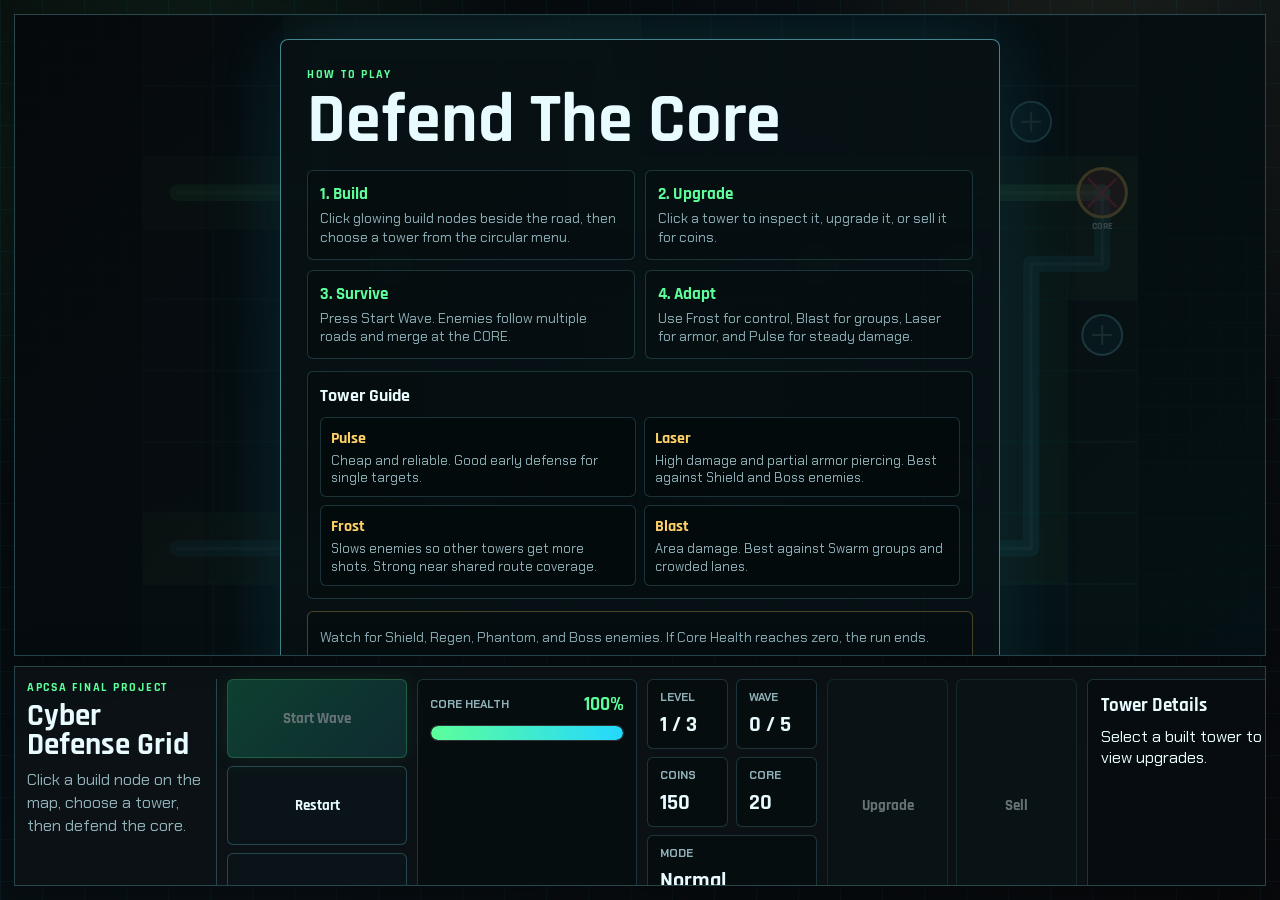
==== cyber-defense-grid-standalone.html @ af95bdce "Add files via upload" ====
<!DOCTYPE html>
<html lang="en">
<head>
  <meta charset="UTF-8">
  <meta name="viewport" content="width=device-width, initial-scale=1.0">
  <title>Cyber Defense Grid</title>
  <link rel="icon" href="data:image/svg+xml,%3Csvg xmlns='http://www.w3.org/2000/svg' viewBox='0 0 64 64'%3E%3Crect width='64' height='64' rx='10' fill='%2306080b'/%3E%3Cpath d='M12 32h40M32 12v40' stroke='%2324d8ff' stroke-width='6'/%3E%3Ccircle cx='32' cy='32' r='10' fill='%235cff9a'/%3E%3C/svg%3E">
  <link rel="preconnect" href="https://fonts.googleapis.com">
  <link rel="preconnect" href="https://fonts.gstatic.com" crossorigin>
  <link href="https://fonts.googleapis.com/css2?family=Chakra+Petch:wght@400;500;600;700&family=Rajdhani:wght@500;600;700&display=swap" rel="stylesheet">
  <style>
:root {
  --bg: #06080b;
  --panel: rgba(12, 18, 22, 0.84);
  --panel-strong: rgba(17, 28, 34, 0.96);
  --line: rgba(126, 238, 255, 0.24);
  --line-strong: rgba(126, 238, 255, 0.52);
  --text: #e8fbff;
  --muted: #8fb0b7;
  --cyan: #24d8ff;
  --green: #5cff9a;
  --yellow: #ffd166;
  --red: #ff4f68;
  --violet: #a98cff;
  --tile: #101a1d;
  --path: #223327;
  --shadow: 0 18px 50px rgba(0, 0, 0, 0.42);
}

* {
  box-sizing: border-box;
}

html,
body {
  min-height: 100%;
}

body {
  margin: 0;
  overflow: hidden;
  color: var(--text);
  font-family: "Chakra Petch", "Segoe UI", sans-serif;
  background:
    linear-gradient(90deg, rgba(36, 216, 255, 0.05) 1px, transparent 1px),
    linear-gradient(0deg, rgba(36, 216, 255, 0.045) 1px, transparent 1px),
    radial-gradient(circle at 14% 18%, rgba(92, 255, 154, 0.13), transparent 28%),
    radial-gradient(circle at 86% 12%, rgba(255, 209, 102, 0.10), transparent 24%),
    linear-gradient(140deg, #050608, #081116 50%, #090a0d);
  background-size: 42px 42px, 42px 42px, auto, auto, auto;
}

button {
  border: 1px solid var(--line);
  border-radius: 6px;
  color: var(--text);
  background: rgba(11, 22, 26, 0.9);
  font: 700 0.95rem "Rajdhani", sans-serif;
  letter-spacing: 0;
  min-height: 42px;
  padding: 0 14px;
  cursor: pointer;
  transition: transform 140ms ease, border-color 140ms ease, background 140ms ease, opacity 140ms ease;
}

button:hover:not(:disabled) {
  transform: translateY(-1px);
  border-color: var(--cyan);
  background: rgba(23, 46, 52, 0.95);
}

button:disabled {
  cursor: not-allowed;
  opacity: 0.42;
}

.primary {
  border-color: rgba(92, 255, 154, 0.65);
  background: linear-gradient(135deg, rgba(19, 136, 94, 0.95), rgba(24, 83, 90, 0.95));
  box-shadow: 0 0 24px rgba(92, 255, 154, 0.18);
}

.shell {
  display: grid;
  grid-template-rows: minmax(0, 1fr) auto;
  gap: 10px;
  width: min(1500px, calc(100vw - 28px));
  height: calc(100vh - 28px);
  margin: 14px auto;
}

.command-panel,
.game-panel {
  border: 1px solid var(--line);
  background: var(--panel);
  box-shadow: var(--shadow);
  backdrop-filter: blur(12px);
}

.command-panel {
  display: grid;
  grid-template-columns: minmax(190px, 1.1fr) minmax(180px, 0.85fr) minmax(220px, 1fr) minmax(170px, 0.75fr) minmax(250px, 1.15fr) minmax(210px, 0.95fr);
  align-items: stretch;
  gap: 10px;
  max-height: 220px;
  padding: 12px;
  overflow: auto;
}

.brand-block {
  border-bottom: 0;
  border-right: 1px solid var(--line);
  padding-right: 12px;
}

.eyebrow {
  margin: 0 0 7px;
  color: var(--green);
  font-family: "Rajdhani", sans-serif;
  font-size: 0.78rem;
  font-weight: 700;
  letter-spacing: 0.14em;
  text-transform: uppercase;
}

h1,
h2,
p {
  margin-top: 0;
}

h1 {
  margin-bottom: 8px;
  font-family: "Rajdhani", sans-serif;
  font-size: clamp(1.65rem, 2.4vw, 2.35rem);
  line-height: 0.94;
  letter-spacing: 0;
}

.brief,
.intel p {
  margin-bottom: 0;
  color: var(--muted);
  line-height: 1.45;
}

.status-grid {
  display: grid;
  grid-template-columns: repeat(2, minmax(0, 1fr));
  gap: 8px;
}

.stat {
  min-height: 58px;
  border: 1px solid rgba(126, 238, 255, 0.18);
  border-radius: 6px;
  padding: 10px 12px;
  background: rgba(3, 10, 13, 0.46);
}

.stat.wide {
  grid-column: 1 / -1;
}

.stat span,
.core-meter-top span {
  display: block;
  color: var(--muted);
  font-size: 0.72rem;
  font-weight: 700;
  text-transform: uppercase;
}

.stat strong {
  display: block;
  margin-top: 6px;
  font-family: "Rajdhani", sans-serif;
  font-size: 1.35rem;
}

.launch-row {
  display: grid;
  grid-template-columns: 1fr;
  gap: 8px;
}

.core-meter {
  border: 1px solid rgba(126, 238, 255, 0.18);
  border-radius: 6px;
  padding: 12px;
  background: rgba(3, 10, 13, 0.52);
}

.core-meter-top {
  display: flex;
  align-items: center;
  justify-content: space-between;
  gap: 12px;
  margin-bottom: 8px;
}

.core-meter-top strong {
  color: var(--green);
  font-family: "Rajdhani", sans-serif;
  font-size: 1.18rem;
}

.core-bar {
  height: 16px;
  overflow: hidden;
  border: 1px solid rgba(232, 251, 255, 0.18);
  border-radius: 999px;
  background: rgba(0, 0, 0, 0.35);
}

.core-bar span {
  display: block;
  width: 100%;
  height: 100%;
  border-radius: inherit;
  background: linear-gradient(90deg, var(--green), var(--cyan));
  box-shadow: 0 0 18px rgba(92, 255, 154, 0.28);
  transition: width 180ms ease, background 180ms ease;
}

.actions {
  display: grid;
  grid-template-columns: repeat(2, minmax(0, 1fr));
  gap: 8px;
}

.intel {
  border: 1px solid rgba(126, 238, 255, 0.18);
  border-radius: 6px;
  padding: 13px;
  background: rgba(4, 12, 15, 0.58);
}

.tower-details {
  border: 1px solid rgba(126, 238, 255, 0.18);
  border-radius: 6px;
  padding: 13px;
  background: rgba(4, 12, 15, 0.58);
}

.intel h2,
.tower-details h2 {
  margin-bottom: 8px;
  font-family: "Rajdhani", sans-serif;
  font-size: 1.2rem;
}

.tower-detail-grid {
  display: grid;
  grid-template-columns: repeat(2, minmax(0, 1fr));
  gap: 7px;
}

.detail-pill {
  min-height: 48px;
  border: 1px solid rgba(126, 238, 255, 0.14);
  border-radius: 6px;
  padding: 7px 9px;
  background: rgba(0, 0, 0, 0.22);
}

.detail-pill span {
  display: block;
  color: var(--muted);
  font-size: 0.68rem;
  font-weight: 700;
  text-transform: uppercase;
}

.detail-pill strong {
  display: block;
  margin-top: 3px;
  font-family: "Rajdhani", sans-serif;
  font-size: 1rem;
}

.upgrade-preview {
  margin-top: 8px;
  color: var(--green);
  font-size: 0.84rem;
  line-height: 1.35;
}

.game-panel {
  position: relative;
  display: grid;
  min-height: 0;
  overflow: hidden;
}

.game-panel::before {
  content: "";
  position: absolute;
  inset: 0;
  pointer-events: none;
  background: linear-gradient(180deg, transparent, rgba(92, 255, 154, 0.04));
}

canvas {
  position: absolute;
  inset: 0;
  width: 100%;
  height: 100%;
  min-height: 0;
  display: block;
  cursor: pointer;
}

.build-menu {
  position: absolute;
  z-index: 5;
  display: grid;
  grid-template-columns: repeat(4, 58px);
  gap: 9px;
  transform: translate(-50%, calc(-100% - 20px));
  padding: 9px;
  border: 1px solid var(--line-strong);
  border-radius: 8px;
  background: rgba(7, 16, 20, 0.94);
  box-shadow: 0 12px 38px rgba(0, 0, 0, 0.45), 0 0 34px rgba(36, 216, 255, 0.15);
}

.build-menu.hidden {
  display: none;
}

.build-menu::after {
  content: "";
  position: absolute;
  left: 50%;
  bottom: -9px;
  width: 16px;
  height: 16px;
  transform: translateX(-50%) rotate(45deg);
  border-right: 1px solid var(--line-strong);
  border-bottom: 1px solid var(--line-strong);
  background: rgba(7, 16, 20, 0.94);
}

.build-choice {
  position: relative;
  display: grid;
  place-items: center;
  width: 58px;
  height: 58px;
  min-height: 58px;
  padding: 0;
  border-radius: 50%;
  color: #061013;
  font-size: 1.2rem;
  font-weight: 900;
}

.build-choice span {
  position: absolute;
  right: -4px;
  bottom: -6px;
  min-width: 28px;
  padding: 2px 5px;
  border-radius: 999px;
  color: var(--text);
  background: rgba(0, 0, 0, 0.75);
  font-size: 0.68rem;
}

.how-to-screen,
.start-screen {
  position: absolute;
  inset: 0;
  z-index: 7;
  display: grid;
  place-items: center;
  padding: 24px;
  background:
    linear-gradient(135deg, rgba(5, 8, 11, 0.88), rgba(4, 17, 20, 0.72)),
    radial-gradient(circle at center, rgba(36, 216, 255, 0.13), transparent 48%);
}

.how-to-screen {
  z-index: 8;
}

.how-to-screen.hidden,
.start-screen.hidden {
  display: none;
}

.how-to-card,
.start-card {
  width: min(620px, 100%);
  border: 1px solid var(--line-strong);
  border-radius: 8px;
  padding: 26px;
  background: rgba(8, 18, 22, 0.95);
  box-shadow: 0 0 80px rgba(36, 216, 255, 0.16), var(--shadow);
}

.how-to-card {
  width: min(720px, 100%);
}

.how-to-card h2,
.start-card h2 {
  margin-bottom: 8px;
  font-family: "Rajdhani", sans-serif;
  font-size: clamp(2.3rem, 6vw, 4.4rem);
  line-height: 0.9;
}

.how-to-card p:not(.eyebrow),
.start-card p:not(.eyebrow) {
  color: var(--muted);
  line-height: 1.45;
}

.how-to-grid {
  display: grid;
  grid-template-columns: repeat(2, minmax(0, 1fr));
  gap: 10px;
  margin: 18px 0 12px;
}

.how-to-grid div,
.tower-guide,
.tower-guide-grid div,
.enemy-note {
  border: 1px solid rgba(126, 238, 255, 0.18);
  border-radius: 6px;
  padding: 12px;
  background: rgba(0, 0, 0, 0.22);
}

.how-to-grid strong,
.how-to-grid span,
.tower-guide b,
.tower-guide span,
.enemy-note span {
  display: block;
}

.how-to-grid strong {
  color: var(--green);
  font-family: "Rajdhani", sans-serif;
  font-size: 1.08rem;
}

.how-to-grid span,
.enemy-note span {
  margin-top: 4px;
  color: var(--muted);
  font-size: 0.86rem;
  line-height: 1.35;
}

.enemy-note {
  margin-bottom: 14px;
  border-color: rgba(255, 209, 102, 0.28);
}

.tower-guide {
  margin-bottom: 12px;
}

.tower-guide h3 {
  margin: 0 0 10px;
  font-family: "Rajdhani", sans-serif;
  font-size: 1.15rem;
}

.tower-guide-grid {
  display: grid;
  grid-template-columns: repeat(2, minmax(0, 1fr));
  gap: 8px;
}

.tower-guide-grid div {
  padding: 10px;
}

.tower-guide b {
  color: var(--yellow);
  font-family: "Rajdhani", sans-serif;
  font-size: 1.02rem;
}

.tower-guide span {
  margin-top: 3px;
  color: var(--muted);
  font-size: 0.82rem;
  line-height: 1.32;
}

.mode-grid {
  display: grid;
  grid-template-columns: repeat(2, minmax(0, 1fr));
  gap: 10px;
  margin-top: 18px;
}

.mode-grid button {
  min-height: 92px;
  padding: 12px;
  text-align: left;
}

.mode-grid strong,
.mode-grid span {
  display: block;
}

.mode-grid strong {
  font-family: "Rajdhani", sans-serif;
  font-size: 1.16rem;
}

.mode-grid span {
  margin-top: 4px;
  color: var(--muted);
  font-size: 0.82rem;
  line-height: 1.3;
}

.overlay {
  position: absolute;
  inset: 0;
  display: grid;
  place-items: center;
  padding: 20px;
  background: rgba(0, 0, 0, 0.54);
}

.overlay.hidden {
  display: none;
}

.overlay-card {
  width: min(430px, 100%);
  border: 1px solid var(--line-strong);
  border-radius: 8px;
  padding: 24px;
  background: var(--panel-strong);
  box-shadow: 0 0 70px rgba(36, 216, 255, 0.16);
}

.overlay-card h2 {
  margin-bottom: 10px;
  font-family: "Rajdhani", sans-serif;
  font-size: 2rem;
}

.overlay-card p:not(.eyebrow) {
  color: var(--muted);
  line-height: 1.5;
}

.overlay-actions {
  display: flex;
  flex-wrap: wrap;
  gap: 10px;
  margin-top: 18px;
}

@media (max-width: 900px) {
  body {
    overflow: auto;
  }

  .shell {
    grid-template-columns: 1fr;
    grid-template-rows: auto auto;
    height: auto;
    min-height: calc(100vh - 16px);
  }

  canvas {
    height: 62vh;
  }

  .command-panel {
    order: 2;
    display: flex;
    flex-direction: column;
    max-height: none;
  }

  .game-panel {
    order: 1;
  }
}

@media (max-width: 560px) {
  .shell {
    width: min(100vw - 16px, 1360px);
    margin: 8px auto;
  }

  .command-panel {
    padding: 14px;
  }

  .brand-block {
    border-right: 0;
    border-bottom: 1px solid var(--line);
    padding-right: 0;
    padding-bottom: 14px;
  }

  .status-grid,
  .launch-row,
  .actions,
  .mode-grid,
  .how-to-grid,
  .tower-guide-grid {
    grid-template-columns: 1fr;
  }
}

  </style>
</head>
<body>
<main class="shell">
    <section class="game-panel">
      <canvas id="gameCanvas" width="960" height="640" aria-label="Cyber Defense Grid game board"></canvas>
      <div class="build-menu hidden" id="buildMenu" aria-label="Build tower menu"></div>
      <div class="how-to-screen" id="howToScreen">
        <div class="how-to-card">
          <p class="eyebrow">How To Play</p>
          <h2>Defend The Core</h2>
          <div class="how-to-grid">
            <div>
              <strong>1. Build</strong>
              <span>Click glowing build nodes beside the road, then choose a tower from the circular menu.</span>
            </div>
            <div>
              <strong>2. Upgrade</strong>
              <span>Click a tower to inspect it, upgrade it, or sell it for coins.</span>
            </div>
            <div>
              <strong>3. Survive</strong>
              <span>Press Start Wave. Enemies follow multiple roads and merge at the CORE.</span>
            </div>
            <div>
              <strong>4. Adapt</strong>
              <span>Use Frost for control, Blast for groups, Laser for armor, and Pulse for steady damage.</span>
            </div>
          </div>
          <div class="tower-guide">
            <h3>Tower Guide</h3>
            <div class="tower-guide-grid">
              <div><b>Pulse</b><span>Cheap and reliable. Good early defense for single targets.</span></div>
              <div><b>Laser</b><span>High damage and partial armor piercing. Best against Shield and Boss enemies.</span></div>
              <div><b>Frost</b><span>Slows enemies so other towers get more shots. Strong near shared route coverage.</span></div>
              <div><b>Blast</b><span>Area damage. Best against Swarm groups and crowded lanes.</span></div>
            </div>
          </div>
          <div class="enemy-note">
            <span>Watch for Shield, Regen, Phantom, and Boss enemies. If Core Health reaches zero, the run ends.</span>
          </div>
          <button class="primary" id="continueToMenuButton" type="button">Choose Mission</button>
        </div>
      </div>
      <div class="start-screen" id="startScreen">
        <div class="start-card">
          <p class="eyebrow">Mission Select</p>
          <h2>Cyber Defense Grid</h2>
          <p>Choose a campaign difficulty or jump into endless defense.</p>
          <div class="mode-grid">
            <button class="primary" type="button" data-start-mode="campaign" data-difficulty="easy">
              <strong>Easy Campaign</strong>
              <span>More coins, more core health, slower enemies.</span>
            </button>
            <button type="button" data-start-mode="campaign" data-difficulty="normal">
              <strong>Normal Campaign</strong>
              <span>Balanced waves across all three maps.</span>
            </button>
            <button type="button" data-start-mode="campaign" data-difficulty="hard">
              <strong>Hard Campaign</strong>
              <span>Less money, faster enemies, tougher bosses.</span>
            </button>
            <button type="button" data-start-mode="endless" data-difficulty="easy">
              <strong>Easy Endless</strong>
              <span>Practice long survival with forgiving resources.</span>
            </button>
            <button type="button" data-start-mode="endless" data-difficulty="normal">
              <strong>Normal Endless</strong>
              <span>Escalating multi-lane waves.</span>
            </button>
            <button type="button" data-start-mode="endless" data-difficulty="hard">
              <strong>Hard Endless</strong>
              <span>Fast scaling pressure and tougher bosses.</span>
            </button>
          </div>
        </div>
      </div>
      <div class="overlay hidden" id="overlay" role="dialog" aria-live="assertive">
        <div class="overlay-card">
          <p class="eyebrow" id="overlayKicker">System Notice</p>
          <h2 id="overlayTitle">Ready</h2>
          <p id="overlayText">Press Start Wave to begin.</p>
          <div class="overlay-actions">
            <button class="primary" id="overlayPrimary" type="button">Continue</button>
            <button id="overlaySecondary" type="button">Restart</button>
          </div>
        </div>
      </div>
    </section>

    <section class="command-panel" aria-label="Cyber Defense Grid">
      <div class="brand-block">
        <p class="eyebrow">APCSA Final Project</p>
        <h1>Cyber Defense Grid</h1>
        <p class="brief">Click a build node on the map, choose a tower, then defend the core.</p>
      </div>

      <div class="launch-row">
        <button class="primary" id="startWaveButton" type="button">Start Wave</button>
        <button id="restartButton" type="button">Restart</button>
        <button id="menuButton" type="button">Menu</button>
      </div>

      <div class="core-meter" aria-label="Core health">
        <div class="core-meter-top">
          <span>Core Health</span>
          <strong id="corePercentLabel">100%</strong>
        </div>
        <div class="core-bar">
          <span id="coreBarFill"></span>
        </div>
      </div>

      <div class="status-grid" aria-live="polite">
        <div class="stat">
          <span>Level</span>
          <strong id="levelLabel">1 / 3</strong>
        </div>
        <div class="stat">
          <span>Wave</span>
          <strong id="waveLabel">0 / 5</strong>
        </div>
        <div class="stat">
          <span>Coins</span>
          <strong id="energyLabel">150</strong>
        </div>
        <div class="stat">
          <span>Core</span>
          <strong id="coreLabel">20</strong>
        </div>
        <div class="stat wide">
          <span>Mode</span>
          <strong id="modeLabel">Campaign</strong>
        </div>
      </div>

      <div class="actions">
        <button id="upgradeButton" type="button" disabled>Upgrade</button>
        <button id="sellButton" type="button" disabled>Sell</button>
      </div>

      <div class="tower-details" id="towerDetails">
        <h2>Tower Details</h2>
        <div id="towerDetailsContent">Select a built tower to view upgrades.</div>
      </div>

      <div class="intel">
        <h2>Selected Node</h2>
        <p id="selectedInfo">Click a glowing build node to open tower choices.</p>
      </div>
    </section>
  </main>
  <script>
const canvas = document.getElementById("gameCanvas");
const ctx = canvas.getContext("2d");

const ui = {
  level: document.getElementById("levelLabel"),
  wave: document.getElementById("waveLabel"),
  energy: document.getElementById("energyLabel"),
  core: document.getElementById("coreLabel"),
  corePercent: document.getElementById("corePercentLabel"),
  coreBar: document.getElementById("coreBarFill"),
  mode: document.getElementById("modeLabel"),
  howToScreen: document.getElementById("howToScreen"),
  continueToMenu: document.getElementById("continueToMenuButton"),
  startScreen: document.getElementById("startScreen"),
  buildMenu: document.getElementById("buildMenu"),
  selectedInfo: document.getElementById("selectedInfo"),
  towerDetails: document.getElementById("towerDetailsContent"),
  startWave: document.getElementById("startWaveButton"),
  upgrade: document.getElementById("upgradeButton"),
  sell: document.getElementById("sellButton"),
  restart: document.getElementById("restartButton"),
  menu: document.getElementById("menuButton"),
  overlay: document.getElementById("overlay"),
  overlayKicker: document.getElementById("overlayKicker"),
  overlayTitle: document.getElementById("overlayTitle"),
  overlayText: document.getElementById("overlayText"),
  overlayPrimary: document.getElementById("overlayPrimary"),
  overlaySecondary: document.getElementById("overlaySecondary")
};

const GRID_COLS = 12;
const GRID_ROWS = 8;
const CAMPAIGN_WAVES = 5;
const MAX_CORE = 20;
const MAX_TOWER_LEVEL = 4;

const difficultySettings = {
  easy: {
    label: "Easy",
    cols: 12,
    rows: 8,
    startCoins: 220,
    core: 28,
    hpScale: 0.78,
    speedScale: 0.88,
    rewardScale: 1.25,
    waveBonus: 44,
    levelScale: 0.11,
    endlessGrowth: 0.12
  },
  normal: {
    label: "Normal",
    cols: 14,
    rows: 9,
    startCoins: 150,
    core: 20,
    hpScale: 1,
    speedScale: 1,
    rewardScale: 1,
    waveBonus: 28,
    levelScale: 0.18,
    endlessGrowth: 0.18
  },
  hard: {
    label: "Hard",
    cols: 16,
    rows: 10,
    startCoins: 115,
    core: 14,
    hpScale: 1.42,
    speedScale: 1.18,
    rewardScale: 0.86,
    waveBonus: 18,
    levelScale: 0.28,
    endlessGrowth: 0.24
  }
};

const towerTypes = {
  pulse: {
    name: "Pulse Tower",
    key: "P",
    color: "#24d8ff",
    cost: 55,
    damage: 20,
    range: 178,
    fireRate: 0.62,
    bulletSpeed: 430,
    upgrades: [
      { cost: 65, damage: 1.35, range: 1.08, fireRate: 0.9, label: "Sharper pulse coils" },
      { cost: 105, damage: 1.85, range: 1.16, fireRate: 0.82, label: "Twin-shot capacitor" },
      { cost: 155, damage: 2.45, range: 1.24, fireRate: 0.74, label: "Overclocked pulse array" }
    ],
    description: "Balanced single-target fire."
  },
  laser: {
    name: "Laser Tower",
    key: "L",
    color: "#ffd166",
    cost: 85,
    damage: 54,
    range: 205,
    fireRate: 1.18,
    bulletSpeed: 620,
    upgrades: [
      { cost: 100, damage: 1.45, range: 1.1, fireRate: 0.94, label: "Focused beam lens" },
      { cost: 150, damage: 2.05, range: 1.2, fireRate: 0.88, label: "Piercing laser matrix" },
      { cost: 220, damage: 2.85, range: 1.3, fireRate: 0.82, label: "Orbital laser link" }
    ],
    description: "Heavy damage, slower reload."
  },
  frost: {
    name: "Frost Tower",
    key: "F",
    color: "#a98cff",
    cost: 70,
    damage: 9,
    range: 170,
    fireRate: 0.85,
    bulletSpeed: 380,
    slow: 0.45,
    slowTime: 1.5,
    upgrades: [
      { cost: 85, damage: 1.25, range: 1.1, fireRate: 0.94, slow: 0.38, slowTime: 1.9, label: "Deeper freeze field" },
      { cost: 125, damage: 1.55, range: 1.2, fireRate: 0.88, slow: 0.31, slowTime: 2.3, label: "Cryo web projector" },
      { cost: 180, damage: 1.9, range: 1.3, fireRate: 0.8, slow: 0.24, slowTime: 2.8, label: "Absolute-zero lattice" }
    ],
    description: "Slows enemies in range."
  },
  blast: {
    name: "Blast Tower",
    key: "B",
    color: "#ff8a4c",
    cost: 95,
    damage: 30,
    range: 165,
    fireRate: 1.28,
    bulletSpeed: 330,
    splashRadius: 58,
    upgrades: [
      { cost: 110, damage: 1.35, range: 1.08, fireRate: 0.93, splashRadius: 1.2, label: "Wider blast charge" },
      { cost: 165, damage: 1.85, range: 1.16, fireRate: 0.87, splashRadius: 1.42, label: "Cluster detonation" },
      { cost: 240, damage: 2.45, range: 1.25, fireRate: 0.8, splashRadius: 1.68, label: "Seismic burst core" }
    ],
    description: "Area damage on impact."
  }
};

const enemyTypes = {
  runner: { name: "Runner", color: "#5cff9a", hp: 48, speed: 92, reward: 12, coreDamage: 1, radius: 11 },
  tank: { name: "Tank", color: "#ff4f68", hp: 145, speed: 43, reward: 28, coreDamage: 3, radius: 15 },
  swarm: { name: "Swarm", color: "#24d8ff", hp: 31, speed: 66, reward: 8, coreDamage: 1, radius: 9 },
  shield: { name: "Shield", color: "#ffd166", hp: 92, speed: 54, reward: 18, coreDamage: 2, radius: 13, armor: 0.28 },
  regenerator: { name: "Regen", color: "#39f0c0", hp: 82, speed: 58, reward: 20, coreDamage: 2, radius: 12, regen: 4 },
  phantom: { name: "Phantom", color: "#d7a9ff", hp: 42, speed: 112, reward: 16, coreDamage: 1, radius: 10, slowResist: 0.55 },
  boss: { name: "Data Warden", color: "#ff2f6d", hp: 620, speed: 31, reward: 140, coreDamage: 8, radius: 24, armor: 0.18, regen: 2, boss: true }
};

const levels = [
  {
    name: "Sector One",
    paths: [
      [[0, 2], [2, 2], [2, 0], [5, 0], [5, 2], [8, 2], [11, 2]],
      [[0, 6], [3, 6], [3, 4], [7, 4], [7, 6], [10, 6], [10, 3], [11, 3], [11, 2]]
    ],
    buildSlots: [[1, 1], [3, 1], [4, 1], [6, 1], [8, 1], [1, 5], [4, 5], [6, 5], [8, 5], [9, 5]],
    waves: [
      [{ type: "runner", count: 8, gap: 0.62 }],
      [{ type: "runner", count: 10, gap: 0.52 }, { type: "swarm", count: 6, gap: 0.36 }],
      [{ type: "shield", count: 5, gap: 0.72 }, { type: "runner", count: 8, gap: 0.46 }],
      [{ type: "swarm", count: 16, gap: 0.28 }, { type: "tank", count: 3, gap: 0.9 }, { type: "phantom", count: 4, gap: 0.48 }],
      [{ type: "boss", count: 1, gap: 0.1 }, { type: "shield", count: 5, gap: 0.72 }, { type: "runner", count: 12, gap: 0.38 }]
    ]
  },
  {
    name: "Broken Relay",
    paths: [
      [[0, 1], [3, 1], [3, 3], [6, 3], [6, 1], [9, 1], [9, 5], [11, 5], [11, 6]],
      [[0, 6], [2, 6], [2, 4], [5, 4], [5, 7], [8, 7], [8, 6], [11, 6]]
    ],
    buildSlots: [[1, 0], [2, 2], [4, 2], [5, 2], [7, 2], [1, 5], [3, 5], [4, 5], [6, 6], [9, 7]],
    waves: [
      [{ type: "swarm", count: 14, gap: 0.34 }],
      [{ type: "runner", count: 12, gap: 0.42 }, { type: "shield", count: 5, gap: 0.82 }],
      [{ type: "swarm", count: 18, gap: 0.25 }, { type: "regenerator", count: 5, gap: 0.72 }],
      [{ type: "tank", count: 6, gap: 0.72 }, { type: "phantom", count: 8, gap: 0.38 }],
      [{ type: "boss", count: 1, gap: 0.1 }, { type: "regenerator", count: 6, gap: 0.7 }, { type: "swarm", count: 18, gap: 0.22 }]
    ]
  },
  {
    name: "Core Gate",
    paths: [
      [[0, 1], [2, 1], [2, 0], [5, 0], [5, 2], [8, 2], [8, 4], [10, 4], [10, 5], [11, 5]],
      [[0, 7], [2, 7], [2, 5], [5, 5], [5, 7], [8, 7], [8, 6], [10, 6], [10, 7], [11, 7], [11, 5]]
    ],
    buildSlots: [[1, 0], [3, 1], [4, 1], [6, 1], [7, 3], [9, 3], [1, 6], [3, 6], [4, 6], [6, 6], [9, 7], [10, 3]],
    waves: [
      [{ type: "runner", count: 16, gap: 0.36 }],
      [{ type: "swarm", count: 20, gap: 0.22 }, { type: "phantom", count: 6, gap: 0.34 }],
      [{ type: "tank", count: 7, gap: 0.66 }, { type: "shield", count: 8, gap: 0.5 }],
      [{ type: "swarm", count: 24, gap: 0.2 }, { type: "regenerator", count: 8, gap: 0.52 }, { type: "phantom", count: 8, gap: 0.32 }],
      [{ type: "boss", count: 2, gap: 1.6 }, { type: "tank", count: 8, gap: 0.52 }, { type: "shield", count: 10, gap: 0.42 }]
    ]
  }
];

let state;
let board;
let lastTime = performance.now();
let tileSize = 64;
let boardOffset = { x: 0, y: 0 };
let pointerTile = null;
let currentRun = { mode: "campaign", difficulty: "normal" };
let rngSeed = 1;

function createState(config = currentRun) {
  const difficulty = difficultySettings[config.difficulty] || difficultySettings.normal;
  return {
    levelIndex: 0,
    waveIndex: 0,
    endlessWave: 0,
    mode: config.mode,
    difficultyKey: config.difficulty,
    difficulty,
    started: false,
    cols: difficulty.cols,
    rows: difficulty.rows,
    energy: difficulty.startCoins,
    core: difficulty.core,
    maxCore: difficulty.core,
    selectedBuildSlot: null,
    selectedTowerId: null,
    towers: [],
    enemies: [],
    bullets: [],
    spawns: [],
    activeWave: false,
    gameOver: false,
    campaignWon: false,
    message: "Click a glowing build node to open tower choices.",
    nextTowerId: 1,
    shots: [],
    floaters: []
  };
}

function resizeCanvas() {
  const rect = canvas.getBoundingClientRect();
  const dpr = window.devicePixelRatio || 1;
  canvas.width = Math.max(720, Math.floor(rect.width * dpr));
  canvas.height = Math.max(460, Math.floor(rect.height * dpr));
  ctx.setTransform(dpr, 0, 0, dpr, 0, 0);
  const grid = currentGridSize();
  tileSize = Math.min(rect.width / grid.cols, rect.height / grid.rows);
  const boardWidth = tileSize * grid.cols;
  const boardHeight = tileSize * grid.rows;
  boardOffset = {
    x: (rect.width - boardWidth) / 2,
    y: (rect.height - boardHeight) / 2
  };
}

function currentGridSize() {
  const difficulty = state?.difficulty || difficultySettings[currentRun.difficulty] || difficultySettings.normal;
  return { cols: difficulty.cols, rows: difficulty.rows };
}

function init() {
  state = createState(currentRun);
  resizeCanvas();
  if (currentRun.mode === "endless") {
    loadLevel(levels.length - 1);
    state.mode = "endless";
    state.message = "Endless Mode: build before launching the first breach.";
  } else {
    loadLevel(0);
  }
  state.started = true;
  hideOverlay();
  hideStartScreen();
  updateUI();
}

function showMainMenu() {
  currentRun = { mode: "campaign", difficulty: "normal" };
  state = createState(currentRun);
  resizeCanvas();
  loadLevel(0);
  state.started = false;
  state.message = "Choose a mission to begin.";
  hideOverlay();
  hideBuildMenu();
  ui.howToScreen.classList.add("hidden");
  ui.startScreen.classList.remove("hidden");
  updateUI();
}

function showHowTo() {
  currentRun = { mode: "campaign", difficulty: "normal" };
  state = createState(currentRun);
  resizeCanvas();
  loadLevel(0);
  state.started = false;
  state.message = "Read the quick guide, then choose a mission.";
  hideOverlay();
  hideBuildMenu();
  ui.startScreen.classList.add("hidden");
  ui.howToScreen.classList.remove("hidden");
  updateUI();
}

function hideStartScreen() {
  ui.startScreen.classList.add("hidden");
}

function startRun(mode, difficulty) {
  currentRun = { mode, difficulty };
  init();
}

function loadLevel(levelIndex) {
  state.levelIndex = levelIndex;
  state.waveIndex = 0;
  state.towers = [];
  state.enemies = [];
  state.bullets = [];
  state.spawns = [];
  state.activeWave = false;
  state.selectedTowerId = null;
  state.selectedBuildSlot = null;
  rngSeed = seedForLevel(levelIndex);
  board = makeBoard(levels[levelIndex]);
  hideBuildMenu();
  state.message = `${levels[levelIndex].name}: click a build node to place defenses.`;
}

function seedForLevel(levelIndex) {
  const source = `${currentRun.mode}:${currentRun.difficulty}:${levelIndex}`;
  let hash = 2166136261;
  for (let i = 0; i < source.length; i++) {
    hash ^= source.charCodeAt(i);
    hash = Math.imul(hash, 16777619);
  }
  return hash >>> 0;
}

function makeBoard(level) {
  const cols = state.cols;
  const rows = state.rows;
  const pathTiles = new Set();
  const paths = level.paths || [level.path];
  const pathPixels = paths.map((pathPoints) => {
    const scaledPath = pathPoints.map(([x, y]) => scalePoint(x, y, cols, rows));
    for (let i = 0; i < scaledPath.length - 1; i++) {
      const [x1, y1] = scaledPath[i];
      const [x2, y2] = scaledPath[i + 1];
      const dx = Math.sign(x2 - x1);
      const dy = Math.sign(y2 - y1);
      let x = x1;
      let y = y1;
      pathTiles.add(`${x},${y}`);
      while (x !== x2 || y !== y2) {
        x += dx;
        y += dy;
        pathTiles.add(`${x},${y}`);
      }
    }
    return scaledPath.map(([x, y]) => tileCenter(x, y));
  });

  return {
    cols,
    rows,
    pathTiles,
    pathPixels,
    buildSlots: generateBuildSlots(level, paths, pathTiles, cols, rows)
      .map(([gridX, gridY]) => {
      const center = tileCenter(gridX, gridY);
      return { gridX, gridY, x: center.x, y: center.y };
    })
  };
}

function generateBuildSlots(level, paths, pathTiles, cols, rows) {
  const targetCount = Math.min(18, Math.max(10, Math.round(cols * rows * 0.09)));
  const scaledPathSets = paths.map((path) => {
    const set = new Set();
    const scaledPath = path.map(([x, y]) => scalePoint(x, y, cols, rows));
    for (let i = 0; i < scaledPath.length - 1; i++) {
      const [x1, y1] = scaledPath[i];
      const [x2, y2] = scaledPath[i + 1];
      const dx = Math.sign(x2 - x1);
      const dy = Math.sign(y2 - y1);
      let x = x1;
      let y = y1;
      set.add(`${x},${y}`);
      while (x !== x2 || y !== y2) {
        x += dx;
        y += dy;
        set.add(`${x},${y}`);
      }
    }
    return set;
  });
  const candidates = [];
  for (let y = 0; y < rows; y++) {
    for (let x = 0; x < cols; x++) {
      const key = `${x},${y}`;
      if (pathTiles.has(key)) continue;
      const adjacent = countAdjacentPathTiles(x, y, pathTiles, cols, rows);
      if (adjacent === 0) continue;
      const routesCovered = scaledPathSets.reduce((count, set) => count + (nearPathSet(x, y, set) ? 1 : 0), 0);
      const centerBonus = 1 - Math.abs(x / Math.max(1, cols - 1) - 0.58);
      const score = routesCovered * 120 + adjacent * 14 + centerBonus * 8 + seededRandom() * 12;
      candidates.push({ x, y, score, routesCovered });
    }
  }
  candidates.sort((a, b) => b.score - a.score);
  const chosen = [];
  const minimumDistance = cols >= 16 ? 2.15 : 1.85;
  for (const candidate of candidates) {
    if (chosen.length >= targetCount) break;
    if (chosen.every((slot) => Math.hypot(slot.x - candidate.x, slot.y - candidate.y) >= minimumDistance)) {
      chosen.push(candidate);
    }
  }
  return chosen.map((slot) => [slot.x, slot.y]);
}

function countAdjacentPathTiles(x, y, pathTiles, cols, rows) {
  let count = 0;
  for (let dy = -1; dy <= 1; dy++) {
    for (let dx = -1; dx <= 1; dx++) {
      if (dx === 0 && dy === 0) continue;
      const nx = x + dx;
      const ny = y + dy;
      if (nx >= 0 && nx < cols && ny >= 0 && ny < rows && pathTiles.has(`${nx},${ny}`)) count += 1;
    }
  }
  return count;
}

function nearPathSet(x, y, pathSet) {
  for (let dy = -2; dy <= 2; dy++) {
    for (let dx = -2; dx <= 2; dx++) {
      if (Math.abs(dx) + Math.abs(dy) > 3) continue;
      if (pathSet.has(`${x + dx},${y + dy}`)) return true;
    }
  }
  return false;
}

function seededRandom() {
  rngSeed = (rngSeed * 1664525 + 1013904223) >>> 0;
  return rngSeed / 4294967296;
}

function scalePoint(x, y, cols, rows) {
  return [
    Math.round((x / (GRID_COLS - 1)) * (cols - 1)),
    Math.round((y / (GRID_ROWS - 1)) * (rows - 1))
  ];
}

function resolveBuildSlot(gridX, gridY, pathTiles, cols, rows) {
  const candidates = [
    [0, 0], [0, -1], [0, 1], [-1, 0], [1, 0],
    [-1, -1], [1, -1], [-1, 1], [1, 1],
    [0, -2], [0, 2], [-2, 0], [2, 0]
  ];
  for (const [dx, dy] of candidates) {
    const x = gridX + dx;
    const y = gridY + dy;
    if (x >= 0 && x < cols && y >= 0 && y < rows && !pathTiles.has(`${x},${y}`)) {
      return [x, y];
    }
  }
  return null;
}

function tileCenter(x, y) {
  return {
    x: boardOffset.x + x * tileSize + tileSize / 2,
    y: boardOffset.y + y * tileSize + tileSize / 2
  };
}

function currentLevel() {
  return levels[state.levelIndex];
}

function updateUI() {
  const isEndless = state.mode === "endless";
  ui.level.textContent = isEndless ? "Endless" : `${state.levelIndex + 1} / ${levels.length}`;
  ui.wave.textContent = isEndless ? `${state.endlessWave}` : `${state.waveIndex} / ${CAMPAIGN_WAVES}`;
  ui.energy.textContent = Math.floor(state.energy);
  ui.core.textContent = state.core;
  ui.mode.textContent = `${state.difficulty.label} ${isEndless ? "Endless" : "Campaign"}`;
  const corePercent = Math.max(0, Math.min(100, Math.round((state.core / state.maxCore) * 100)));
  ui.corePercent.textContent = `${corePercent}%`;
  ui.coreBar.style.width = `${corePercent}%`;
  ui.coreBar.style.background = corePercent > 55
    ? "linear-gradient(90deg, var(--green), var(--cyan))"
    : corePercent > 25
      ? "linear-gradient(90deg, var(--yellow), var(--green))"
      : "linear-gradient(90deg, var(--red), var(--yellow))";
  ui.selectedInfo.textContent = state.message;
  ui.startWave.disabled = !state.started || state.activeWave || state.gameOver || state.campaignWon;
  ui.startWave.textContent = state.mode === "endless" ? "Start Endless Wave" : "Start Wave";

  const selectedTower = getSelectedTower();
  const nextUpgrade = selectedTower ? nextUpgradeFor(selectedTower) : null;
  ui.upgrade.disabled = !selectedTower || !nextUpgrade || state.energy < nextUpgrade.cost;
  ui.sell.disabled = !selectedTower;
  ui.upgrade.textContent = selectedTower
    ? nextUpgrade ? `Upgrade L${selectedTower.level + 1} (${nextUpgrade.cost})` : "Max Level"
    : "Upgrade";
  ui.sell.textContent = selectedTower ? `Sell (${sellValue(selectedTower)})` : "Sell";
  ui.towerDetails.innerHTML = selectedTower ? towerDetailsMarkup(selectedTower) : "Select a built tower to view upgrades.";

  updateBuildMenuState();
}

function getSelectedTower() {
  return state.towers.find((tower) => tower.id === state.selectedTowerId) || null;
}

function nextUpgradeFor(tower) {
  return towerTypes[tower.type].upgrades[tower.level - 1] || null;
}

function upgradeCost(tower) {
  const upgrade = nextUpgradeFor(tower);
  return upgrade ? upgrade.cost : Infinity;
}

function sellValue(tower) {
  const base = towerTypes[tower.type].cost;
  let spent = base;
  for (let level = 1; level < tower.level; level++) {
    spent += towerTypes[tower.type].upgrades[level - 1].cost;
  }
  return Math.round(spent * 0.62);
}

function towerDetailsMarkup(tower) {
  const type = towerTypes[tower.type];
  const stats = towerStats(tower);
  const upgrade = nextUpgradeFor(tower);
  const nextStats = upgrade ? towerStats({ ...tower, level: tower.level + 1 }) : null;
  const special = tower.type === "frost"
    ? `${Math.round((1 - stats.slow) * 100)}% slow`
    : tower.type === "blast"
      ? `${Math.round(stats.splashRadius)} splash`
      : `${Math.round(1 / stats.fireRate * 60)} rpm`;
  const preview = upgrade
    ? `${upgrade.label}: damage ${stats.damage} -> ${nextStats.damage}, range ${Math.round(stats.range)} -> ${Math.round(nextStats.range)}${tower.type === "frost" ? `, slow ${Math.round((1 - stats.slow) * 100)}% -> ${Math.round((1 - nextStats.slow) * 100)}%` : ""}${tower.type === "blast" ? `, splash ${Math.round(stats.splashRadius)} -> ${Math.round(nextStats.splashRadius)}` : ""}.`
    : "Maximum upgrade reached.";

  return `
    <div class="tower-detail-grid">
      <div class="detail-pill"><span>Tower</span><strong>${type.name}</strong></div>
      <div class="detail-pill"><span>Level</span><strong>${tower.level} / ${MAX_TOWER_LEVEL}</strong></div>
      <div class="detail-pill"><span>Damage</span><strong>${stats.damage}</strong></div>
      <div class="detail-pill"><span>Range</span><strong>${Math.round(stats.range)}</strong></div>
      <div class="detail-pill"><span>Reload</span><strong>${stats.fireRate.toFixed(2)}s</strong></div>
      <div class="detail-pill"><span>Special</span><strong>${special}</strong></div>
    </div>
    <div class="upgrade-preview">${preview}</div>
  `;
}

function startWave() {
  if (!state.started || state.activeWave || state.gameOver || state.campaignWon) return;
  state.selectedTowerId = null;
  state.selectedBuildSlot = null;
  hideBuildMenu();
  state.activeWave = true;
  state.spawns = state.mode === "endless" ? makeEndlessWave() : makeCampaignWave();
  if (state.mode === "endless") {
    state.endlessWave += 1;
  } else {
    state.waveIndex += 1;
  }
  state.message = "Wave in progress. Watch the path and upgrade between attacks.";
  updateUI();
}

function makeCampaignWave() {
  const wave = currentLevel().waves[state.waveIndex] || currentLevel().waves[currentLevel().waves.length - 1];
  return expandWave(wave, state.difficulty.hpScale * (1 + state.levelIndex * state.difficulty.levelScale));
}

function makeEndlessWave() {
  const scale = state.difficulty.hpScale * (1.12 + state.endlessWave * state.difficulty.endlessGrowth);
  const countBoost = Math.floor(state.endlessWave * 1.5);
  const wave = [
    { type: "runner", count: 8 + countBoost, gap: Math.max(0.2, 0.38 - state.endlessWave * 0.01) },
    { type: "swarm", count: 10 + countBoost, gap: Math.max(0.15, 0.24 - state.endlessWave * 0.008) },
    { type: state.endlessWave % 2 === 0 ? "shield" : "regenerator", count: 3 + Math.floor(state.endlessWave / 2), gap: 0.58 },
    { type: "phantom", count: 3 + Math.floor(state.endlessWave / 3), gap: 0.42 }
  ];
  if (state.endlessWave > 0 && state.endlessWave % 3 === 0) {
    wave.push({ type: "boss", count: 1 + Math.floor(state.endlessWave / 9), gap: 1.7 });
  }
  return expandWave(wave, scale);
}

function expandWave(groups, hpScale) {
  const queue = [];
  let time = 0;
  let spawnIndex = 0;
  groups.forEach((group) => {
    for (let i = 0; i < group.count; i++) {
      queue.push({ type: group.type, time, hpScale, pathIndex: spawnIndex % board.pathPixels.length });
      time += group.gap;
      spawnIndex += 1;
    }
    time += 0.8;
  });
  return queue;
}

function spawnEnemy(spawn) {
  const template = enemyTypes[spawn.type];
  const pathIndex = spawn.pathIndex % board.pathPixels.length;
  const path = board.pathPixels[pathIndex];
  const start = path[0];
  const maxHp = Math.round(template.hp * spawn.hpScale);
  state.enemies.push({
    type: spawn.type,
    x: start.x,
    y: start.y,
    pathIndex,
    waypoint: 1,
    hp: maxHp,
    maxHp,
    speed: template.speed * state.difficulty.speedScale * (1 + (state.mode === "endless" ? state.endlessWave * 0.018 : 0)),
    slowUntil: 0,
    slowFactor: 1,
    reward: Math.max(1, Math.round(template.reward * state.difficulty.rewardScale * Math.sqrt(spawn.hpScale))),
    coreDamage: template.coreDamage,
    radius: template.radius,
    armor: template.armor || 0,
    regen: template.regen || 0,
    slowResist: template.slowResist || 0,
    boss: Boolean(template.boss),
    progress: 0
  });
}

function update(dt) {
  if (!state.started || state.gameOver || state.campaignWon) return;

  for (let i = state.spawns.length - 1; i >= 0; i--) {
    state.spawns[i].time -= dt;
    if (state.spawns[i].time <= 0) {
      spawnEnemy(state.spawns[i]);
      state.spawns.splice(i, 1);
    }
  }

  updateEnemies(dt);
  updateTowers(dt);
  updateBullets(dt);
  state.shots = state.shots.filter((shot) => {
    shot.life -= dt;
    return shot.life > 0;
  });
  state.floaters = state.floaters.filter((floater) => {
    floater.life -= dt;
    floater.y -= 28 * dt;
    return floater.life > 0;
  });
  state.towers.forEach((tower) => {
    tower.upgradeFlash = Math.max(0, (tower.upgradeFlash || 0) - dt * 1.8);
  });

  if (state.activeWave && state.spawns.length === 0 && state.enemies.length === 0) {
    finishWave();
  }
}

function updateEnemies(dt) {
  for (let i = state.enemies.length - 1; i >= 0; i--) {
    const enemy = state.enemies[i];
    if (enemy.regen > 0 && enemy.hp < enemy.maxHp) {
      enemy.hp = Math.min(enemy.maxHp, enemy.hp + enemy.regen * dt);
    }
    const path = board.pathPixels[enemy.pathIndex] || board.pathPixels[0];
    const target = path[enemy.waypoint];
    if (!target) {
      state.core -= enemy.coreDamage;
      state.enemies.splice(i, 1);
      state.message = `${enemyTypes[enemy.type].name} breached the core.`;
      if (state.core <= 0) {
        loseGame();
      }
      continue;
    }

    const now = performance.now() / 1000;
    const slow = enemy.slowUntil > now ? enemy.slowFactor : 1;
    const speed = enemy.speed * slow;
    const dx = target.x - enemy.x;
    const dy = target.y - enemy.y;
    const distance = Math.hypot(dx, dy);
    const travel = speed * dt;
    if (distance <= travel) {
      enemy.x = target.x;
      enemy.y = target.y;
      enemy.waypoint += 1;
      enemy.progress += 1;
    } else {
      enemy.x += (dx / distance) * travel;
      enemy.y += (dy / distance) * travel;
      enemy.progress += travel / Math.max(tileSize, 1);
    }
  }
}

function updateTowers(dt) {
  state.towers.forEach((tower) => {
    tower.cooldown = Math.max(0, tower.cooldown - dt);
    if (tower.cooldown > 0) return;

    const stats = towerStats(tower);
    const target = findTarget(tower, stats.range);
    if (!target) return;

    tower.cooldown = stats.fireRate;
    if (tower.type === "laser") {
      damageEnemy(target, stats.damage, tower);
      state.shots.push({ x1: tower.x, y1: tower.y, x2: target.x, y2: target.y, color: stats.color, life: 0.13 });
    } else {
      state.bullets.push({
        x: tower.x,
        y: tower.y,
        target,
        damage: stats.damage,
        speed: stats.bulletSpeed,
        color: stats.color,
        towerType: tower.type,
        slow: stats.slow,
        slowTime: stats.slowTime,
        splashRadius: stats.splashRadius,
        radius: tower.type === "frost" ? 5 : tower.type === "blast" ? 7 : 4
      });
    }
  });
}

function towerStats(tower) {
  const base = towerTypes[tower.type];
  const upgrade = tower.level > 1 ? base.upgrades[tower.level - 2] : null;
  return {
    color: base.color,
    damage: Math.round(base.damage * (upgrade?.damage || 1)),
    range: base.range * (upgrade?.range || 1),
    fireRate: base.fireRate * (upgrade?.fireRate || 1),
    bulletSpeed: base.bulletSpeed,
    slow: base.slow ? upgrade?.slow || base.slow : 1,
    slowTime: base.slowTime ? upgrade?.slowTime || base.slowTime : 0,
    splashRadius: base.splashRadius ? base.splashRadius * (upgrade?.splashRadius || 1) : 0
  };
}

function findTarget(tower, range) {
  let best = null;
  let bestProgress = -Infinity;
  state.enemies.forEach((enemy) => {
    const distance = Math.hypot(enemy.x - tower.x, enemy.y - tower.y);
    if (distance <= range && enemy.progress > bestProgress) {
      best = enemy;
      bestProgress = enemy.progress;
    }
  });
  return best;
}

function updateBullets(dt) {
  for (let i = state.bullets.length - 1; i >= 0; i--) {
    const bullet = state.bullets[i];
    if (!state.enemies.includes(bullet.target)) {
      state.bullets.splice(i, 1);
      continue;
    }
    const dx = bullet.target.x - bullet.x;
    const dy = bullet.target.y - bullet.y;
    const distance = Math.hypot(dx, dy);
    const travel = bullet.speed * dt;
    if (distance <= travel) {
      if (bullet.splashRadius) {
        splashDamage(bullet.target.x, bullet.target.y, bullet);
        state.shots.push({ x1: bullet.target.x, y1: bullet.target.y, x2: bullet.target.x, y2: bullet.target.y, color: bullet.color, life: 0.18, radius: bullet.splashRadius });
      } else {
        damageEnemy(bullet.target, bullet.damage, bullet);
      }
      state.bullets.splice(i, 1);
    } else {
      bullet.x += (dx / distance) * travel;
      bullet.y += (dy / distance) * travel;
    }
  }
}

function splashDamage(x, y, source) {
  const targets = [...state.enemies];
  targets.forEach((enemy) => {
    const distance = Math.hypot(enemy.x - x, enemy.y - y);
    if (distance <= source.splashRadius) {
      const falloff = 1 - distance / source.splashRadius;
      const damage = source.damage * (0.45 + falloff * 0.55);
      damageEnemy(enemy, damage, source);
    }
  });
}

function damageEnemy(enemy, damage, source) {
  const armorPierce = source.towerType === "laser" || source.type === "laser" ? 0.5 : 0;
  const effectiveArmor = Math.max(0, enemy.armor - armorPierce);
  enemy.hp -= damage * (1 - effectiveArmor);
  if (source.towerType === "frost" || source.type === "frost") {
    enemy.slowFactor = 1 - ((1 - source.slow) * (1 - enemy.slowResist));
    enemy.slowUntil = performance.now() / 1000 + source.slowTime;
  }
  if (enemy.hp <= 0) {
    state.energy += enemy.reward;
    state.floaters.push({
      x: enemy.x,
      y: enemy.y - enemy.radius - 10,
      text: `+${enemy.reward}`,
      color: "#ffd166",
      life: 0.85
    });
    state.message = `${enemyTypes[enemy.type].name} destroyed. +${enemy.reward} coins.`;
    const index = state.enemies.indexOf(enemy);
    if (index >= 0) state.enemies.splice(index, 1);
    updateUI();
  }
}

function finishWave() {
  state.activeWave = false;
  state.energy += state.mode === "endless"
    ? Math.round(state.difficulty.waveBonus + state.endlessWave * 4)
    : Math.round(state.difficulty.waveBonus + state.levelIndex * 8);

  if (state.mode === "campaign" && state.waveIndex >= CAMPAIGN_WAVES) {
    if (state.levelIndex < levels.length - 1) {
      showOverlay("Sector Cleared", `Level ${state.levelIndex + 1} secure. Advance to ${levels[state.levelIndex + 1].name}.`, "Next Level", () => {
        hideOverlay();
        loadLevel(state.levelIndex + 1);
        updateUI();
      });
    } else {
      state.campaignWon = true;
      showOverlay("Campaign Complete", "You protected every data core. Endless Mode is now unlocked.", "Enter Endless", () => {
        hideOverlay();
        startEndless();
      });
    }
  } else {
    state.message = state.mode === "endless"
      ? `Endless wave ${state.endlessWave} cleared. The next breach will be stronger.`
      : `Wave ${state.waveIndex} cleared. Build, upgrade, then launch the next wave.`;
  }
  updateUI();
}

function startEndless() {
  state.mode = "endless";
  state.started = true;
  state.gameOver = false;
  state.campaignWon = false;
  state.levelIndex = 2;
  state.endlessWave = 0;
  state.energy += Math.round(state.difficulty.startCoins * 0.75);
  state.core = Math.max(state.core, Math.round(state.maxCore * 0.75));
  state.towers = [];
  state.enemies = [];
  state.bullets = [];
  state.spawns = [];
  state.activeWave = false;
  state.selectedTowerId = null;
  state.selectedBuildSlot = null;
  rngSeed = seedForLevel(2);
  board = makeBoard(levels[2]);
  hideBuildMenu();
  state.message = `${state.difficulty.label} Endless: survive as many waves as possible.`;
  updateUI();
}

function loseGame() {
  state.gameOver = true;
  state.activeWave = false;
  showOverlay("Core Offline", state.mode === "endless"
    ? `You survived ${state.endlessWave} endless waves.`
    : "The breach reached the core. Restart and rebuild the defense grid.",
  "Restart", () => {
    hideOverlay();
    init();
  });
  updateUI();
}

function showOverlay(title, text, primaryLabel, primaryAction) {
  ui.overlayKicker.textContent = "System Notice";
  ui.overlayTitle.textContent = title;
  ui.overlayText.textContent = text;
  ui.overlayPrimary.textContent = primaryLabel;
  ui.overlayPrimary.onclick = primaryAction;
  ui.overlaySecondary.textContent = "Menu";
  ui.overlaySecondary.onclick = () => {
    hideOverlay();
    showMainMenu();
  };
  ui.overlay.classList.remove("hidden");
}

function hideOverlay() {
  ui.overlay.classList.add("hidden");
}

function showBuildMenu(slot) {
  ui.buildMenu.innerHTML = "";
  Object.entries(towerTypes).forEach(([id, tower]) => {
    const button = document.createElement("button");
    button.className = "build-choice";
    button.type = "button";
    button.title = `${tower.name}: ${tower.cost} coins`;
    button.style.background = tower.color;
    button.disabled = state.energy < tower.cost;
    button.innerHTML = `${tower.key}<span>${tower.cost}</span>`;
    button.addEventListener("click", (event) => {
      event.stopPropagation();
      buildTower(id);
    });
    ui.buildMenu.appendChild(button);
  });
  positionBuildMenu(slot);
  ui.buildMenu.classList.remove("hidden");
}

function positionBuildMenu(slot) {
  const panelBox = canvas.getBoundingClientRect();
  const x = Math.min(Math.max(slot.x, 140), panelBox.width - 140);
  const y = Math.max(slot.y, 96);
  ui.buildMenu.style.left = `${x}px`;
  ui.buildMenu.style.top = `${y}px`;
}

function updateBuildMenuState() {
  ui.buildMenu.querySelectorAll(".build-choice").forEach((button, index) => {
    const id = Object.keys(towerTypes)[index];
    button.disabled = state.energy < towerTypes[id].cost;
  });
}

function hideBuildMenu() {
  ui.buildMenu.classList.add("hidden");
  ui.buildMenu.innerHTML = "";
}

function draw() {
  const rect = canvas.getBoundingClientRect();
  ctx.clearRect(0, 0, rect.width, rect.height);
  drawBackdrop(rect);
  drawGrid();
  drawPath();
  drawCoreGate();
  drawBuildSlots();
  drawBuildPreview();
  drawTowers();
  drawEnemies();
  drawBullets();
  drawShots();
  drawFloaters();
}

function drawBackdrop(rect) {
  ctx.fillStyle = "#071014";
  ctx.fillRect(0, 0, rect.width, rect.height);
  ctx.strokeStyle = "rgba(36,216,255,0.06)";
  ctx.lineWidth = 1;
  for (let x = 0; x < rect.width; x += 28) {
    ctx.beginPath();
    ctx.moveTo(x, 0);
    ctx.lineTo(x, rect.height);
    ctx.stroke();
  }
  for (let y = 0; y < rect.height; y += 28) {
    ctx.beginPath();
    ctx.moveTo(0, y);
    ctx.lineTo(rect.width, y);
    ctx.stroke();
  }
}

function drawGrid() {
  for (let y = 0; y < board.rows; y++) {
    for (let x = 0; x < board.cols; x++) {
      const isPath = board.pathTiles.has(`${x},${y}`);
      ctx.fillStyle = isPath ? "rgba(34,51,39,0.92)" : "rgba(16,26,29,0.9)";
      ctx.strokeStyle = isPath ? "rgba(92,255,154,0.22)" : "rgba(126,238,255,0.16)";
      ctx.lineWidth = 1;
      ctx.fillRect(boardOffset.x + x * tileSize + 1, boardOffset.y + y * tileSize + 1, tileSize - 2, tileSize - 2);
      ctx.strokeRect(boardOffset.x + x * tileSize + 0.5, boardOffset.y + y * tileSize + 0.5, tileSize - 1, tileSize - 1);
    }
  }
}

function drawPath() {
  ctx.save();
  ctx.lineCap = "round";
  ctx.lineJoin = "round";
  board.pathPixels.forEach((path, pathIndex) => {
    ctx.strokeStyle = pathIndex % 2 === 0 ? "rgba(92,255,154,0.34)" : "rgba(36,216,255,0.26)";
    ctx.lineWidth = Math.max(10, tileSize * 0.23);
    ctx.beginPath();
    path.forEach((point, index) => {
      if (index === 0) ctx.moveTo(point.x, point.y);
      else ctx.lineTo(point.x, point.y);
    });
    ctx.stroke();
    ctx.strokeStyle = "rgba(232,251,255,0.16)";
    ctx.lineWidth = Math.max(2, tileSize * 0.045);
    ctx.stroke();
  });
  ctx.restore();
}

function drawCoreGate() {
  const mainPath = board.pathPixels[0];
  const gate = mainPath[mainPath.length - 1];
  const pulse = 0.5 + Math.sin(performance.now() / 220) * 0.18;
  ctx.save();
  ctx.translate(gate.x, gate.y);
  ctx.fillStyle = `rgba(255,79,104,${0.18 + pulse * 0.12})`;
  ctx.strokeStyle = "rgba(255,209,102,0.9)";
  ctx.lineWidth = 3;
  ctx.beginPath();
  ctx.arc(0, 0, tileSize * 0.34, 0, Math.PI * 2);
  ctx.fill();
  ctx.stroke();
  ctx.strokeStyle = "rgba(255,79,104,0.88)";
  ctx.lineWidth = 2;
  ctx.beginPath();
  ctx.moveTo(-tileSize * 0.2, -tileSize * 0.2);
  ctx.lineTo(tileSize * 0.2, tileSize * 0.2);
  ctx.moveTo(tileSize * 0.2, -tileSize * 0.2);
  ctx.lineTo(-tileSize * 0.2, tileSize * 0.2);
  ctx.stroke();
  ctx.fillStyle = "#e8fbff";
  ctx.font = "700 10px Rajdhani";
  ctx.textAlign = "center";
  ctx.textBaseline = "middle";
  ctx.fillText("CORE", 0, tileSize * 0.48);
  ctx.restore();
}

function drawBuildSlots() {
  board.buildSlots.forEach((slot) => {
    const occupied = state.towers.some((tower) => tower.gridX === slot.gridX && tower.gridY === slot.gridY);
    if (occupied) return;
    const selected = state.selectedBuildSlot && state.selectedBuildSlot.gridX === slot.gridX && state.selectedBuildSlot.gridY === slot.gridY;
    const pulse = 0.5 + Math.sin(performance.now() / 260) * 0.12;
    ctx.fillStyle = selected ? "rgba(92,255,154,0.22)" : `rgba(36,216,255,${0.12 + pulse * 0.08})`;
    ctx.strokeStyle = selected ? "rgba(92,255,154,0.9)" : "rgba(126,238,255,0.72)";
    ctx.lineWidth = selected ? 3 : 2;
    ctx.beginPath();
    ctx.arc(slot.x, slot.y, tileSize * 0.28, 0, Math.PI * 2);
    ctx.fill();
    ctx.stroke();
    ctx.strokeStyle = "rgba(232,251,255,0.4)";
    ctx.beginPath();
    ctx.moveTo(slot.x - tileSize * 0.14, slot.y);
    ctx.lineTo(slot.x + tileSize * 0.14, slot.y);
    ctx.moveTo(slot.x, slot.y - tileSize * 0.14);
    ctx.lineTo(slot.x, slot.y + tileSize * 0.14);
    ctx.stroke();
  });
}

function drawBuildPreview() {
  const selectedTower = getSelectedTower();
  if (selectedTower) {
    const stats = towerStats(selectedTower);
    drawRange(selectedTower.x, selectedTower.y, stats.range, "rgba(92,255,154,0.12)");
    if (stats.splashRadius) {
      drawRange(selectedTower.x, selectedTower.y, stats.splashRadius, "rgba(255,138,76,0.14)");
    }
    return;
  }
  if (state.selectedBuildSlot) {
    drawRange(state.selectedBuildSlot.x, state.selectedBuildSlot.y, towerTypes.blast.range, "rgba(36,216,255,0.08)");
  }
}

function drawRange(x, y, radius, color) {
  ctx.beginPath();
  ctx.fillStyle = color;
  ctx.arc(x, y, radius, 0, Math.PI * 2);
  ctx.fill();
}

function drawTowers() {
  state.towers.forEach((tower) => {
    const stats = towerStats(tower);
    const upgradeGlow = tower.upgradeFlash || 0;
    if (tower.id === state.selectedTowerId) {
      drawRange(tower.x, tower.y, stats.range, "rgba(92,255,154,0.13)");
    }
    ctx.save();
    ctx.translate(tower.x, tower.y);
    ctx.fillStyle = "rgba(0,0,0,0.32)";
    ctx.beginPath();
    ctx.ellipse(0, 13, 20, 7, 0, 0, Math.PI * 2);
    ctx.fill();
    ctx.fillStyle = stats.color;
    ctx.shadowColor = stats.color;
    ctx.shadowBlur = 18 + upgradeGlow * 30;
    ctx.beginPath();
    ctx.arc(0, 0, 17 + upgradeGlow * 6, 0, Math.PI * 2);
    ctx.fill();
    ctx.shadowBlur = 0;
    ctx.fillStyle = "#061013";
    ctx.font = `700 ${Math.max(13, tileSize * 0.23)}px Rajdhani`;
    ctx.textAlign = "center";
    ctx.textBaseline = "middle";
    ctx.fillText(towerTypes[tower.type].key, 0, -1);
    ctx.fillStyle = "#e8fbff";
    ctx.font = "700 11px Rajdhani";
    ctx.fillText(`L${tower.level}`, 0, 24);
    if (tower.level === MAX_TOWER_LEVEL) {
      ctx.fillStyle = "#ffd166";
      ctx.fillText("MAX", 0, 36);
    }
    ctx.restore();
  });
}

function drawEnemies() {
  state.enemies.forEach((enemy) => {
    const template = enemyTypes[enemy.type];
    const slowed = enemy.slowUntil > performance.now() / 1000;
    ctx.save();
    ctx.translate(enemy.x, enemy.y);
    ctx.fillStyle = slowed ? "#a98cff" : template.color;
    ctx.shadowColor = ctx.fillStyle;
    ctx.shadowBlur = 14;
    ctx.beginPath();
    ctx.arc(0, 0, enemy.radius, 0, Math.PI * 2);
    ctx.fill();
    ctx.shadowBlur = 0;
    ctx.strokeStyle = enemy.boss ? "#ffd166" : "rgba(232,251,255,0.72)";
    ctx.lineWidth = enemy.boss ? 3 : 1.5;
    ctx.stroke();
    if (enemy.armor > 0) {
      ctx.strokeStyle = "rgba(255,209,102,0.85)";
      ctx.lineWidth = 2;
      ctx.beginPath();
      ctx.arc(0, 0, enemy.radius + 5, -Math.PI * 0.2, Math.PI * 1.2);
      ctx.stroke();
    }
    if (enemy.regen > 0) {
      ctx.fillStyle = "rgba(92,255,154,0.95)";
      ctx.fillRect(-3, enemy.radius + 4, 6, 10);
      ctx.fillRect(-8, enemy.radius + 8, 16, 3);
    }
    ctx.fillStyle = "rgba(0,0,0,0.55)";
    const barWidth = enemy.boss ? 66 : 36;
    const barHeight = enemy.boss ? 8 : 5;
    ctx.fillRect(-barWidth / 2, -enemy.radius - 14, barWidth, barHeight);
    ctx.fillStyle = enemy.hp / enemy.maxHp > 0.45 ? "#5cff9a" : "#ff4f68";
    ctx.fillRect(-barWidth / 2, -enemy.radius - 14, barWidth * Math.max(0, enemy.hp / enemy.maxHp), barHeight);
    if (enemy.boss) {
      ctx.fillStyle = "#e8fbff";
      ctx.font = "700 10px Rajdhani";
      ctx.textAlign = "center";
      ctx.textBaseline = "middle";
      ctx.fillText("BOSS", 0, -enemy.radius - 22);
    }
    ctx.restore();
  });
}

function drawBullets() {
  state.bullets.forEach((bullet) => {
    ctx.fillStyle = bullet.color;
    ctx.shadowColor = bullet.color;
    ctx.shadowBlur = 12;
    ctx.beginPath();
    ctx.arc(bullet.x, bullet.y, bullet.radius, 0, Math.PI * 2);
    ctx.fill();
    ctx.shadowBlur = 0;
  });
}

function drawShots() {
  state.shots.forEach((shot) => {
    ctx.globalAlpha = Math.max(0, shot.life / 0.13);
    if (shot.radius) {
      ctx.strokeStyle = shot.color;
      ctx.lineWidth = 3;
      ctx.beginPath();
      ctx.arc(shot.x1, shot.y1, shot.radius * (1.15 - ctx.globalAlpha * 0.15), 0, Math.PI * 2);
      ctx.stroke();
      ctx.fillStyle = shot.color;
      ctx.globalAlpha *= 0.1;
      ctx.beginPath();
      ctx.arc(shot.x1, shot.y1, shot.radius, 0, Math.PI * 2);
      ctx.fill();
    } else {
      ctx.strokeStyle = shot.color;
      ctx.lineWidth = 4;
      ctx.beginPath();
      ctx.moveTo(shot.x1, shot.y1);
      ctx.lineTo(shot.x2, shot.y2);
      ctx.stroke();
    }
    ctx.globalAlpha = 1;
  });
}

function drawFloaters() {
  state.floaters.forEach((floater) => {
    ctx.save();
    ctx.globalAlpha = Math.max(0, floater.life / 0.85);
    ctx.fillStyle = floater.color;
    ctx.shadowColor = floater.color;
    ctx.shadowBlur = 10;
    ctx.font = `700 ${Math.max(14, tileSize * 0.22)}px Rajdhani`;
    ctx.textAlign = "center";
    ctx.textBaseline = "middle";
    ctx.fillText(floater.text, floater.x, floater.y);
    ctx.restore();
  });
}

function canvasToTile(event) {
  const rect = canvas.getBoundingClientRect();
  const x = Math.floor((event.clientX - rect.left - boardOffset.x) / tileSize);
  const y = Math.floor((event.clientY - rect.top - boardOffset.y) / tileSize);
  return { x, y };
}

function inBounds(x, y) {
  return x >= 0 && x < board.cols && y >= 0 && y < board.rows;
}

function isBlocked(x, y) {
  return board.pathTiles.has(`${x},${y}`) || state.towers.some((tower) => tower.gridX === x && tower.gridY === y);
}

function handleCanvasClick(event) {
  if (!state.started || state.gameOver || state.campaignWon) return;
  const tile = canvasToTile(event);
  if (!inBounds(tile.x, tile.y)) return;

  const tower = state.towers.find((item) => item.gridX === tile.x && item.gridY === tile.y);
  if (tower) {
    state.selectedTowerId = tower.id;
    state.selectedBuildSlot = null;
    hideBuildMenu();
    const stats = towerStats(tower);
    const upgrade = nextUpgradeFor(tower);
    state.message = upgrade
      ? `${towerTypes[tower.type].name} L${tower.level}: next upgrade ${upgrade.cost} coins.`
      : `${towerTypes[tower.type].name} is max level. Sell value ${sellValue(tower)}.`;
    updateUI();
    return;
  }

  const slot = board.buildSlots.find((item) => item.gridX === tile.x && item.gridY === tile.y);
  if (slot && !isBlocked(slot.gridX, slot.gridY)) {
    selectBuildSlot(slot);
    return;
  }

  state.selectedTowerId = null;
  state.selectedBuildSlot = null;
  hideBuildMenu();
  state.message = "Click a glowing build node to construct a tower.";
  updateUI();
}

function selectBuildSlot(slot) {
  state.selectedTowerId = null;
  state.selectedBuildSlot = slot;
  showBuildMenu(slot);
  state.message = "Build node selected. Choose Pulse, Laser, Frost, or Blast.";
  updateUI();
}

function buildTower(towerType) {
  const slot = state.selectedBuildSlot;
  if (!slot) {
    state.message = "Click a glowing build node first.";
    updateUI();
    return;
  }
  const type = towerTypes[towerType];
  if (isBlocked(slot.gridX, slot.gridY)) {
    state.message = "That build node is already occupied.";
    updateUI();
    return;
  }
  if (state.energy < type.cost) {
    state.message = `Not enough coins. ${type.name} costs ${type.cost}.`;
    updateUI();
    return;
  }
  state.energy -= type.cost;
  state.towers.push({
    id: state.nextTowerId++,
    type: towerType,
    gridX: slot.gridX,
    gridY: slot.gridY,
    x: slot.x,
    y: slot.y,
    level: 1,
    cooldown: 0,
    upgradeFlash: 0
  });
  state.selectedBuildSlot = null;
  hideBuildMenu();
  state.message = `${type.name} built. Press Start Wave when ready.`;
  updateUI();
}

function upgradeSelectedTower() {
  const tower = getSelectedTower();
  if (!tower || tower.level >= MAX_TOWER_LEVEL) return;
  const cost = upgradeCost(tower);
  if (state.energy < cost) {
    state.message = `Not enough coins. Upgrade costs ${cost}.`;
    updateUI();
    return;
  }
  const before = towerStats(tower);
  state.energy -= cost;
  tower.level += 1;
  tower.upgradeFlash = 1;
  const stats = towerStats(tower);
  state.floaters.push({
    x: tower.x,
    y: tower.y - 28,
    text: `L${tower.level}`,
    color: towerTypes[tower.type].color,
    life: 0.9
  });
  state.message = `${towerTypes[tower.type].name} upgraded: damage ${before.damage} -> ${stats.damage}, range ${Math.round(before.range)} -> ${Math.round(stats.range)}.`;
  updateUI();
}

function sellSelectedTower() {
  const tower = getSelectedTower();
  if (!tower) return;
  state.energy += sellValue(tower);
  state.towers = state.towers.filter((item) => item.id !== tower.id);
  state.selectedTowerId = null;
  state.message = "Tower sold. Rebuild the grid before the next wave.";
  updateUI();
}

function loop(now) {
  const dt = Math.min(0.05, (now - lastTime) / 1000);
  lastTime = now;
  update(dt);
  draw();
  requestAnimationFrame(loop);
}

canvas.addEventListener("click", handleCanvasClick);
canvas.addEventListener("mousemove", (event) => {
  pointerTile = canvasToTile(event);
});
canvas.addEventListener("mouseleave", () => {
  pointerTile = null;
});
ui.startWave.addEventListener("click", startWave);
ui.upgrade.addEventListener("click", upgradeSelectedTower);
ui.sell.addEventListener("click", sellSelectedTower);
ui.restart.addEventListener("click", init);
ui.menu.addEventListener("click", showMainMenu);
ui.continueToMenu.addEventListener("click", showMainMenu);
document.querySelectorAll("[data-start-mode]").forEach((button) => {
  button.addEventListener("click", () => {
    startRun(button.dataset.startMode, button.dataset.difficulty);
  });
});
window.addEventListener("resize", () => {
  resizeCanvas();
  rngSeed = seedForLevel(state.levelIndex);
  board = makeBoard(currentLevel());
  state.towers.forEach((tower) => {
    const center = tileCenter(tower.gridX, tower.gridY);
    tower.x = center.x;
    tower.y = center.y;
  });
  if (state.selectedBuildSlot) {
    state.selectedBuildSlot = board.buildSlots.find((slot) => slot.gridX === state.selectedBuildSlot.gridX && slot.gridY === state.selectedBuildSlot.gridY) || null;
    if (state.selectedBuildSlot) positionBuildMenu(state.selectedBuildSlot);
  }
});

resizeCanvas();
showHowTo();
requestAnimationFrame(loop);

  </script>
</body>
</html>
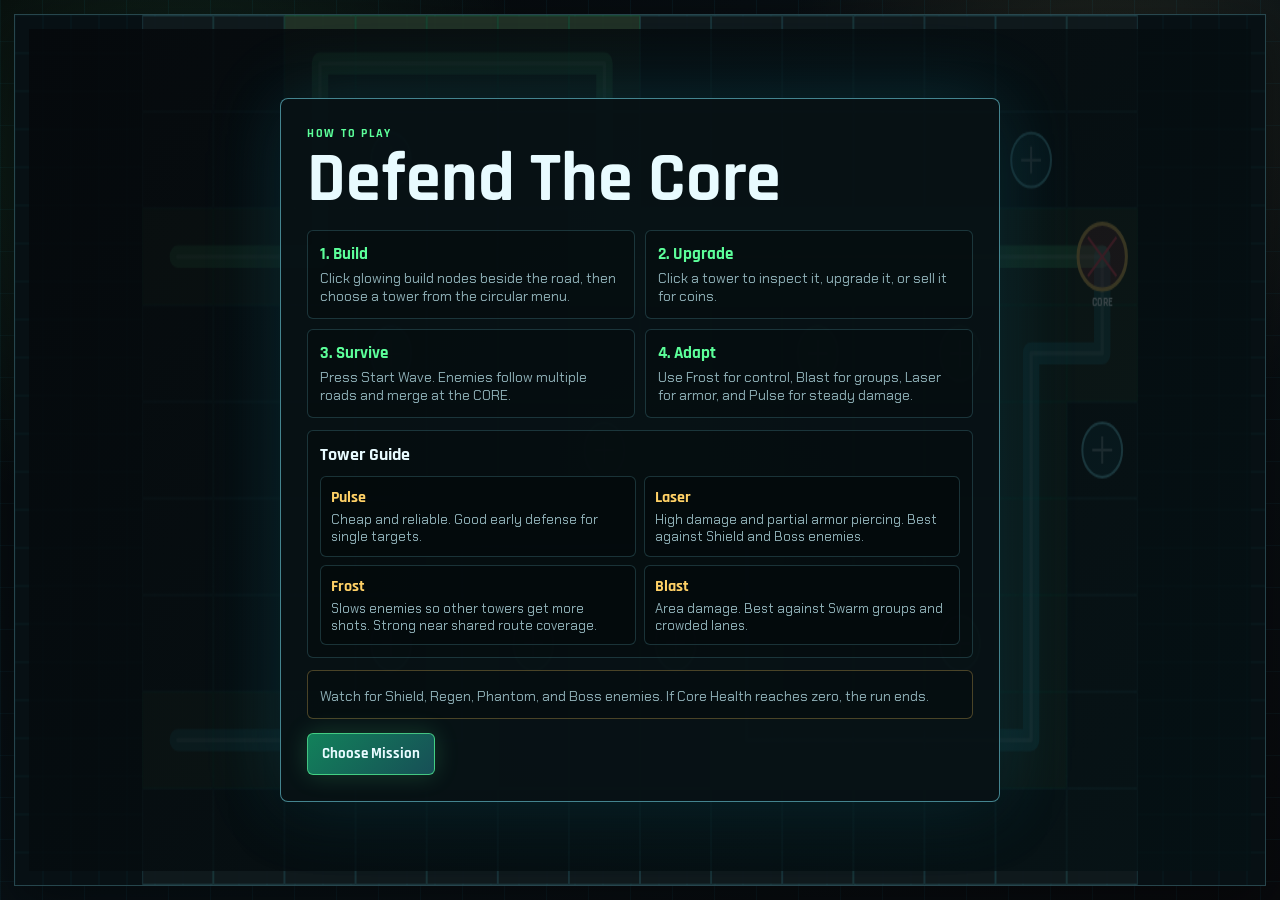
==== commit 7e1dd48d: "Add files via upload" ====
--- a/cyber-defense-grid-standalone.html
+++ b/cyber-defense-grid-standalone.html
@@ -107,6 +107,14 @@
   overflow: auto;
 }
 
+.shell.intro-active .command-panel {
+  display: none;
+}
+
+.shell.intro-active {
+  grid-template-rows: minmax(0, 1fr);
+}
+
 .brand-block {
   border-bottom: 0;
   border-right: 1px solid var(--line);
@@ -370,8 +378,8 @@
 
 .how-to-screen,
 .start-screen {
-  position: absolute;
-  inset: 0;
+  position: fixed;
+  inset: 14px;
   z-index: 7;
   display: grid;
   place-items: center;
@@ -382,7 +390,11 @@
 }
 
 .how-to-screen {
-  z-index: 8;
+  z-index: 20;
+}
+
+.start-screen {
+  z-index: 19;
 }
 
 .how-to-screen.hidden,
@@ -777,6 +789,7 @@
 const ctx = canvas.getContext("2d");
 
 const ui = {
+  shell: document.querySelector(".shell"),
   level: document.getElementById("levelLabel"),
   wave: document.getElementById("waveLabel"),
   energy: document.getElementById("energyLabel"),
@@ -1053,6 +1066,7 @@
   state.started = true;
   hideOverlay();
   hideStartScreen();
+  ui.shell.classList.remove("intro-active");
   updateUI();
 }
 
@@ -1067,6 +1081,7 @@
   hideBuildMenu();
   ui.howToScreen.classList.add("hidden");
   ui.startScreen.classList.remove("hidden");
+  ui.shell.classList.add("intro-active");
   updateUI();
 }
 
@@ -1081,6 +1096,7 @@
   hideBuildMenu();
   ui.startScreen.classList.add("hidden");
   ui.howToScreen.classList.remove("hidden");
+  ui.shell.classList.add("intro-active");
   updateUI();
 }
 
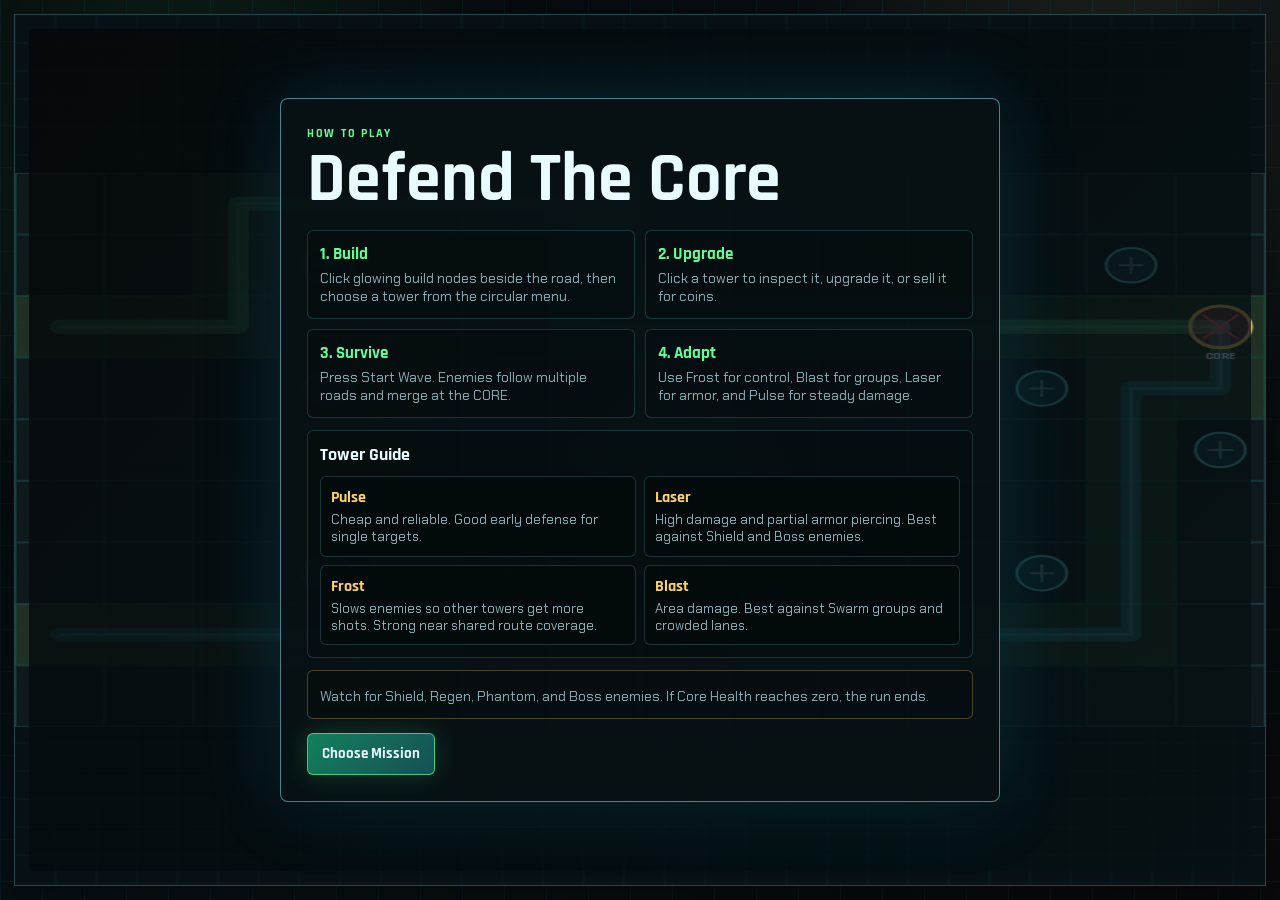
==== commit 78181206: "Add files via upload" ====
--- a/cyber-defense-grid-standalone.html
+++ b/cyber-defense-grid-standalone.html
@@ -82,8 +82,8 @@
 
 .shell {
   display: grid;
-  grid-template-rows: minmax(0, 1fr) auto;
-  gap: 10px;
+  grid-template-columns: minmax(0, 1fr) minmax(320px, 370px);
+  gap: 18px;
   width: min(1500px, calc(100vw - 28px));
   height: calc(100vh - 28px);
   margin: 14px auto;
@@ -98,12 +98,10 @@
 }
 
 .command-panel {
-  display: grid;
-  grid-template-columns: minmax(190px, 1.1fr) minmax(180px, 0.85fr) minmax(220px, 1fr) minmax(170px, 0.75fr) minmax(250px, 1.15fr) minmax(210px, 0.95fr);
-  align-items: stretch;
-  gap: 10px;
-  max-height: 220px;
-  padding: 12px;
+  display: flex;
+  flex-direction: column;
+  gap: 14px;
+  padding: 16px;
   overflow: auto;
 }
 
@@ -112,13 +110,14 @@
 }
 
 .shell.intro-active {
-  grid-template-rows: minmax(0, 1fr);
+  grid-template-columns: 1fr;
 }
 
 .brand-block {
-  border-bottom: 0;
-  border-right: 1px solid var(--line);
-  padding-right: 12px;
+  border-right: 0;
+  border-bottom: 1px solid var(--line);
+  padding-right: 0;
+  padding-bottom: 14px;
 }
 
 .eyebrow {
@@ -188,7 +187,7 @@
 
 .launch-row {
   display: grid;
-  grid-template-columns: 1fr;
+  grid-template-columns: 1.2fr 0.8fr 0.7fr;
   gap: 8px;
 }
 
@@ -297,6 +296,7 @@
 .game-panel {
   position: relative;
   display: grid;
+  height: 100%;
   min-height: 0;
   overflow: hidden;
 }
